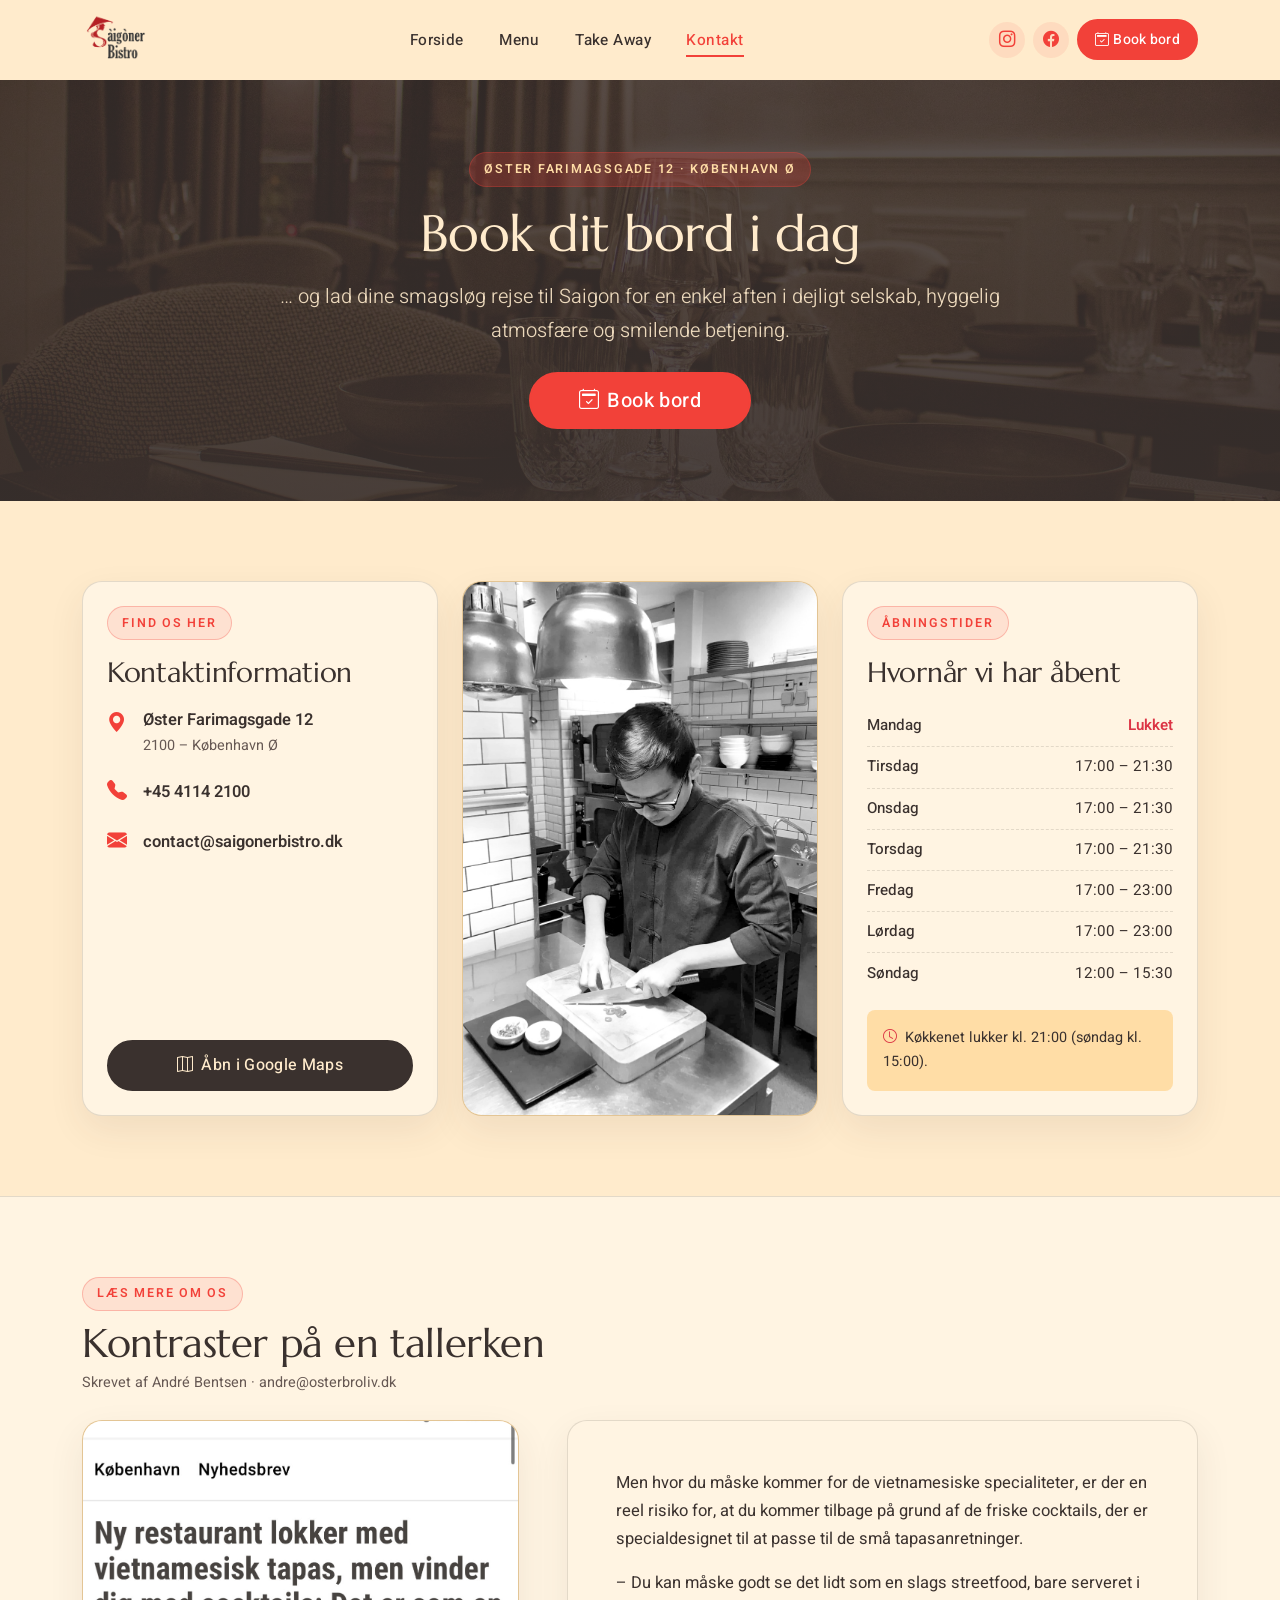
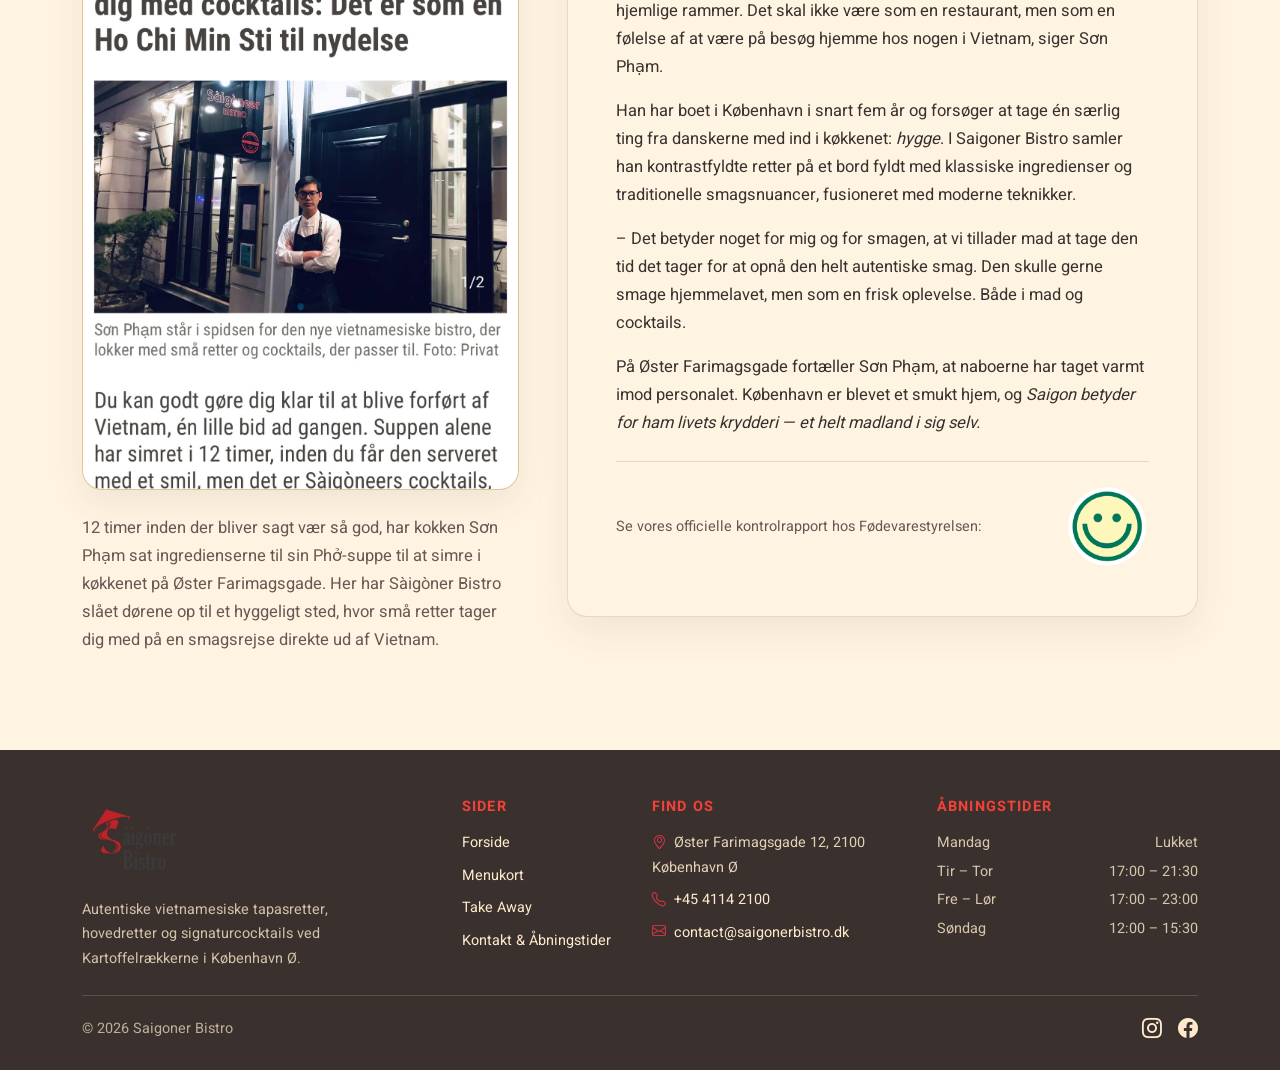
==== kontakt/index.html @ 37058fe4 "create template" ====
<!DOCTYPE html>
<html lang="da-DK">
<head>
    <meta charset="UTF-8">
    <meta name="viewport" content="width=device-width, initial-scale=1.0">
    <title>Kontakt — Saigoner Bistro</title>

    <link rel="icon" href="../images/brand/favicon-32.jpg" sizes="32x32">
    <link rel="icon" href="../images/brand/favicon-192.jpg" sizes="192x192">
    <link rel="apple-touch-icon" href="../images/brand/favicon-192.jpg">

    <link href="https://cdn.jsdelivr.net/npm/bootstrap@5.3.3/dist/css/bootstrap.min.css" rel="stylesheet">
    <link href="https://cdn.jsdelivr.net/npm/bootstrap-icons@1.11.3/font/bootstrap-icons.min.css" rel="stylesheet">
    <link href="../css/saigoner.css" rel="stylesheet">
    </head>
<body class="d-flex flex-column min-vh-100">
    <header class="sticky-top">
    <nav class="navbar navbar-expand-lg sb-navbar" aria-label="Hovednavigation">
        <div class="container">
            <a class="navbar-brand d-flex align-items-center py-0" href="../index.html" aria-label="Saigoner Bistro">
                <img src="../images/brand/logo-header.png" alt="Saigoner Bistro" class="sb-brand-logo">
            </a>

            <div class="d-flex align-items-center gap-2 order-lg-3">
                <a href="https://www.instagram.com/@saigonerbistro" target="_blank" rel="noopener noreferrer"
                   class="sb-social-btn d-none d-sm-inline-flex" aria-label="Instagram">
                    <i class="bi bi-instagram"></i>
                </a>
                <a href="https://www.facebook.com/profile.php?id=61554125473344" target="_blank" rel="noopener noreferrer"
                   class="sb-social-btn d-none d-sm-inline-flex" aria-label="Facebook">
                    <i class="bi bi-facebook"></i>
                </a>
                <a href="https://live.tebi.co/ecom/reservations/662376_9d857a9c17abefe701308232e953c8c048909cb44379c7cc7f8ed5cdf0fb355d"
                   target="_blank" rel="noopener noreferrer" class="btn btn-sb-coral btn-sm px-3 py-2 d-none d-md-inline-flex align-items-center gap-1">
                    <i class="bi bi-calendar2-check"></i> Book bord
                </a>

                <button class="navbar-toggler border-0 shadow-none ms-1" type="button"
                        data-bs-toggle="offcanvas" data-bs-target="#sbMobileNav"
                        aria-controls="sbMobileNav" aria-label="Åbn menu">
                    <i class="bi bi-list fs-2" style="color: var(--sb-secondary);"></i>
                </button>
            </div>

            <div class="collapse navbar-collapse justify-content-center order-lg-2" id="sbDesktopNav">
                <ul class="navbar-nav gap-lg-2">
                    <li class="nav-item">
                        <a class="nav-link sb-nav-link " href="../index.html">Forside</a>
                    </li>
                    <li class="nav-item">
                        <a class="nav-link sb-nav-link " href="../menu/index.html">Menu</a>
                    </li>
                    <li class="nav-item">
                        <a class="nav-link sb-nav-link " href="../take-away/index.html">Take Away</a>
                    </li>
                    <li class="nav-item">
                        <a class="nav-link sb-nav-link active" href="../kontakt/index.html">Kontakt</a>
                    </li>
                </ul>
            </div>
        </div>
    </nav>

    <!-- Mobile Offcanvas Drawer -->
    <div class="offcanvas offcanvas-end" tabindex="-1" id="sbMobileNav" aria-labelledby="sbMobileNavLabel"
         style="background-color: var(--sb-bg); color: var(--sb-secondary);">
        <div class="offcanvas-header border-bottom" style="border-color: var(--sb-border) !important;">
            <div class="d-flex align-items-center" id="sbMobileNavLabel">
                <img src="../images/brand/logo-header.png" alt="Saigoner Bistro" style="height: 42px;">
            </div>
            <button type="button" class="btn-close shadow-none" data-bs-dismiss="offcanvas" aria-label="Luk menu"></button>
        </div>
        <div class="offcanvas-body d-flex flex-column justify-content-between py-4">
            <ul class="navbar-nav gap-2 fs-5">
                <li class="nav-item">
                    <a class="nav-link sb-nav-link " href="../index.html">Forside</a>
                </li>
                <li class="nav-item">
                    <a class="nav-link sb-nav-link " href="../menu/index.html">Menu</a>
                </li>
                <li class="nav-item">
                    <a class="nav-link sb-nav-link " href="../take-away/index.html">Take Away</a>
                </li>
                <li class="nav-item">
                    <a class="nav-link sb-nav-link active" href="../kontakt/index.html">Kontakt</a>
                </li>
            </ul>

            <div class="pt-4 border-top" style="border-color: var(--sb-border) !important;">
                <a href="https://live.tebi.co/ecom/reservations/662376_9d857a9c17abefe701308232e953c8c048909cb44379c7cc7f8ed5cdf0fb355d"
                   target="_blank" rel="noopener noreferrer" class="btn btn-sb-coral w-100 mb-3">
                    <i class="bi bi-calendar2-check me-1"></i> Book bord
                </a>
                <div class="small text-muted mb-2" style="color: var(--sb-ink-muted) !important;">
                    <i class="bi bi-geo-alt text-danger me-1"></i> Øster Farimagsgade 12, 2100 København Ø<br>
                    <i class="bi bi-telephone text-danger me-1"></i> +45 4114 2100
                </div>
                <div class="d-flex gap-2 mt-3">
                    <a href="https://www.instagram.com/@saigonerbistro" target="_blank" rel="noopener noreferrer" class="sb-social-btn" aria-label="Instagram">
                        <i class="bi bi-instagram"></i>
                    </a>
                    <a href="https://www.facebook.com/profile.php?id=61554125473344" target="_blank" rel="noopener noreferrer" class="sb-social-btn" aria-label="Facebook">
                        <i class="bi bi-facebook"></i>
                    </a>
                </div>
            </div>
        </div>
    </div>
</header>


    <main class="flex-grow-1">
            <!-- Cover Hero -->
    <section class="sb-page-hero">
        <img src="../images/gallery/bistro-cover.jpg" alt="Book dit bord hos Saigoner Bistro" class="sb-page-hero-bg">
        <div class="sb-page-hero-overlay"></div>
        <div class="container sb-page-hero-content text-center">
            <div class="mx-auto reveal-up" style="max-width: 720px;">
                <span class="sb-eyebrow mb-3" style="background-color: rgba(242,65,57,0.24); color: #ffdda6;">
                    Øster Farimagsgade 12 · København Ø
                </span>
                <h1 class="mb-3">Book dit bord i dag</h1>
                <p class="lead mb-4" style="color: rgba(255, 235, 204, 0.9);">
                    … og lad dine smagsløg rejse til Saigon for en enkel aften i dejligt selskab, hyggelig atmosfære og smilende betjening.
                </p>
                <a href="https://live.tebi.co/ecom/reservations/662376_9d857a9c17abefe701308232e953c8c048909cb44379c7cc7f8ed5cdf0fb355d"
                   target="_blank" rel="noopener noreferrer" class="btn btn-sb-coral btn-lg px-5">
                    <i class="bi bi-calendar2-check me-2"></i>Book bord
                </a>
            </div>
        </div>
    </section>

    <!-- Contact Details, Portrait & Opening Hours -->
    <section class="sb-section">
        <div class="container">
            <div class="row g-4 align-items-stretch">
                <div class="col-lg-4 reveal-up">
                    <div class="sb-card p-4 h-100 d-flex flex-column justify-content-between">
                        <div>
                            <span class="sb-eyebrow mb-3">Find os her</span>
                            <h3 class="mb-3">Kontaktinformation</h3>
                            <ul class="list-unstyled d-grid gap-3 mb-4">
                                <li class="d-flex gap-3 align-items-start">
                                    <i class="bi bi-geo-alt-fill fs-5" style="color: var(--sb-primary);"></i>
                                    <div>
                                        <div class="fw-semibold">Øster Farimagsgade 12</div>
                                        <div class="small" style="color: var(--sb-ink-muted);">2100 – København Ø</div>
                                    </div>
                                </li>
                                <li class="d-flex gap-3 align-items-center">
                                    <i class="bi bi-telephone-fill fs-5" style="color: var(--sb-primary);"></i>
                                    <a href="tel:+4541142100" class="fw-semibold text-decoration-none">+45 4114 2100</a>
                                </li>
                                <li class="d-flex gap-3 align-items-center">
                                    <i class="bi bi-envelope-fill fs-5" style="color: var(--sb-primary);"></i>
                                    <a href="mailto:contact@saigonerbistro.dk" class="fw-semibold text-decoration-none">contact@saigonerbistro.dk</a>
                                </li>
                            </ul>
                        </div>

                        <a href="https://www.google.com/maps/place/Sàigòner+Bistro/@55.6900826,12.5726586,17z/data=!3m1!4b1!4m16!1m9!4m8!1m0!1m6!1m2!1s0x4652537654a91f49:0x5698a485f201ae26!2sØster+Farimagsgade+12,+2100+København!2m2!1d12.5752335!2d55.6900826!3m5!1s0x4652537654a91f49:0x5698a485f201ae26!8m2!3d55.6900826!4d12.5752335!16s%2Fg%2F11lcq1kf8p?entry=ttu"
                           target="_blank" rel="noopener noreferrer" class="btn btn-sb-primary w-100">
                            <i class="bi bi-map me-2"></i>Åbn i Google Maps
                        </a>
                    </div>
                </div>

                <div class="col-lg-4 reveal-up">
                    <div class="sb-photo-tile h-100" style="min-height: 320px;"
                         data-lightbox-src="../images/gallery/bao-portrait-1.jpg"
                         data-lightbox-caption="Saigoner Bistro — Vores køkken i København Ø">
                        <img src="../images/gallery/bao-portrait-1.jpg" alt="Saigoner Bistro" loading="lazy">
                        <div class="sb-photo-tile-overlay">
                            <span class="small fw-medium">Se billede</span>
                            <i class="bi bi-arrows-fullscreen"></i>
                        </div>
                    </div>
                </div>

                <div class="col-lg-4 reveal-up">
                    <div class="sb-card p-4 h-100 d-flex flex-column justify-content-between">
                        <div>
                            <span class="sb-eyebrow mb-3">Åbningstider</span>
                            <h3 class="mb-3">Hvornår vi har åbent</h3>
                            <ul class="list-unstyled sb-hours-list mb-3">
                                <li><span class="fw-medium">Mandag</span><span class="text-danger fw-semibold">Lukket</span></li>
                                <li><span class="fw-medium">Tirsdag</span><span>17:00 – 21:30</span></li>
                                <li><span class="fw-medium">Onsdag</span><span>17:00 – 21:30</span></li>
                                <li><span class="fw-medium">Torsdag</span><span>17:00 – 21:30</span></li>
                                <li><span class="fw-medium">Fredag</span><span>17:00 – 23:00</span></li>
                                <li><span class="fw-medium">Lørdag</span><span>17:00 – 23:00</span></li>
                                <li><span class="fw-medium">Søndag</span><span>12:00 – 15:30</span></li>
                            </ul>
                        </div>
                        <div class="p-3 rounded-3 small" style="background-color: var(--sb-tertiary);">
                            <i class="bi bi-clock me-1 text-danger"></i>
                            Køkkenet lukker kl. 21:00 (søndag kl. 15:00).
                        </div>
                    </div>
                </div>
            </div>
        </div>
    </section>

    <!-- Editorial Feature Article -->
    <section class="sb-section sb-section-soft border-top" style="border-color: var(--sb-border) !important;">
        <div class="container">
            <div class="mb-4 reveal-up">
                <span class="sb-eyebrow mb-2">Læs mere om os</span>
                <h2 class="display-6 mb-1">Kontraster på en tallerken</h2>
                <p class="small mb-0" style="color: var(--sb-ink-muted);">Skrevet af André Bentsen · andre@osterbroliv.dk</p>
            </div>

            <div class="row g-5 align-items-start">
                <div class="col-lg-5 reveal-up">
                    <div class="sb-photo-tile mb-4" style="aspect-ratio: 3/4.6;"
                         data-lightbox-src="../images/gallery/bao-portrait-2.jpg"
                         data-lightbox-caption="Kok Sơn Phạm i køkkenet hos Saigoner Bistro">
                        <img src="../images/gallery/bao-portrait-2.jpg" alt="Kok Sơn Phạm" loading="lazy">
                        <div class="sb-photo-tile-overlay">
                            <span class="small fw-medium">Kok Sơn Phạm</span>
                            <i class="bi bi-arrows-fullscreen"></i>
                        </div>
                    </div>
                    <p style="color: var(--sb-ink-muted);">
                        12 timer inden der bliver sagt vær så god, har kokken Sơn Phạm sat ingredienserne til sin Phở-suppe til at simre i køkkenet på Øster Farimagsgade. Her har Sàigòner Bistro slået dørene op til et hyggeligt sted, hvor små retter tager dig med på en smagsrejse direkte ud af Vietnam.
                    </p>
                </div>

                <div class="col-lg-7 reveal-up">
                    <div class="sb-card p-4 p-md-5">
                        <p>
                            Men hvor du måske kommer for de vietnamesiske specialiteter, er der en reel risiko for, at du kommer tilbage på grund af de friske cocktails, der er specialdesignet til at passe til de små tapasanretninger.
                        </p>
                        <p>
                            – Du kan måske godt se det lidt som en slags streetfood, bare serveret i hjemlige rammer. Det skal ikke være som en restaurant, men som en følelse af at være på besøg hjemme hos nogen i Vietnam, siger Sơn Phạm.
                        </p>
                        <p>
                            Han har boet i København i snart fem år og forsøger at tage én særlig ting fra danskerne med ind i køkkenet: <em>hygge</em>. I Saigoner Bistro samler han kontrastfyldte retter på et bord fyldt med klassiske ingredienser og traditionelle smagsnuancer, fusioneret med moderne teknikker.
                        </p>
                        <p>
                            – Det betyder noget for mig og for smagen, at vi tillader mad at tage den tid det tager for at opnå den helt autentiske smag. Den skulle gerne smage hjemmelavet, men som en frisk oplevelse. Både i mad og cocktails.
                        </p>
                        <p class="mb-4">
                            På Øster Farimagsgade fortæller Sơn Phạm, at naboerne har taget varmt imod personalet. København er blevet et smukt hjem, og <em>Saigon betyder for ham livets krydderi — et helt madland i sig selv.</em>
                        </p>

                        <div class="pt-4 border-top d-flex flex-column flex-sm-row align-items-center justify-content-between gap-3"
                             style="border-color: var(--sb-border) !important;">
                            <div class="small" style="color: var(--sb-ink-muted);">
                                Se vores officielle kontrolrapport hos Fødevarestyrelsen:
                            </div>
                            <a href="https://www.findsmiley.dk/Sider/KontrolRapport.aspx?Virk6086461"
                               target="_blank" rel="noopener noreferrer" title="FindSmiley Kontrolrapport">
                                <img src="../images/brand/smiley-kontrol.png" alt="Fødevarestyrelsen Kontrolrapport"
                                     style="height: 82px; width: auto; border-radius: 0.5rem;">
                            </a>
                        </div>
                    </div>
                </div>
            </div>
        </div>
    </section>
    </main>

    <footer class="sb-footer pt-5 pb-4 mt-auto">
    <div class="container">
        <div class="row g-4 align-items-start pb-4">
            <div class="col-lg-4 text-center text-lg-start">
                <div class="d-inline-flex flex-column align-items-center align-items-lg-start">
                    <img src="../images/brand/logo-footer.png" alt="Saigoner Bistro Logo" class="mb-3"
                        style="height: 84px; width: auto; filter: brightness(1.06);">
                    <p class="small mb-0" style="max-width: 300px; color: rgba(255, 235, 204, 0.78);">
                        Autentiske vietnamesiske tapasretter, hovedretter og signaturcocktails ved Kartoffelrækkerne i
                        København Ø.
                    </p>
                </div>
            </div>

            <div class="col-6 col-md-4 col-lg-2">
                <h6 class="text-uppercase small fw-bold mb-3" style="color: var(--sb-primary); letter-spacing: 0.08em;">
                    Sider</h6>
                <ul class="list-unstyled d-grid gap-2 small mb-0">
                    <li><a href="../index.html">Forside</a></li>
                    <li><a href="../menu/index.html">Menukort</a></li>
                    <li><a href="../take-away/index.html">Take Away</a></li>
                    <li><a href="../kontakt/index.html">Kontakt &amp; Åbningstider</a></li>
                </ul>
            </div>

            <div class="col-6 col-md-4 col-lg-3">
                <h6 class="text-uppercase small fw-bold mb-3" style="color: var(--sb-primary); letter-spacing: 0.08em;">
                    Find os</h6>
                <ul class="list-unstyled d-grid gap-2 small mb-0">
                    <li><i class="bi bi-geo-alt me-2 text-danger"></i>Øster Farimagsgade 12, 2100 København Ø</li>
                    <li><i class="bi bi-telephone me-2 text-danger"></i><a href="tel:+4541142100">+45 4114 2100</a></li>
                    <li><i class="bi bi-envelope me-2 text-danger"></i><a
                            href="mailto:contact@saigonerbistro.dk">contact@saigonerbistro.dk</a></li>
                </ul>
            </div>

            <div class="col-md-4 col-lg-3">
                <h6 class="text-uppercase small fw-bold mb-3" style="color: var(--sb-primary); letter-spacing: 0.08em;">
                    Åbningstider</h6>
                <div class="small d-grid gap-1" style="color: rgba(255, 235, 204, 0.8);">
                    <div class="d-flex justify-content-between"><span>Mandag</span><span>Lukket</span></div>
                    <div class="d-flex justify-content-between"><span>Tir – Tor</span><span>17:00 – 21:30</span></div>
                    <div class="d-flex justify-content-between"><span>Fre – Lør</span><span>17:00 – 23:00</span></div>
                    <div class="d-flex justify-content-between"><span>Søndag</span><span>12:00 – 15:30</span></div>
                </div>
            </div>
        </div>

        <div class="d-flex flex-column flex-sm-row justify-content-between align-items-center pt-3 border-top"
            style="border-color: rgba(255, 235, 204, 0.16) !important;">
            <p class="small mb-2 mb-sm-0" style="color: rgba(255, 235, 204, 0.68);">
                &copy; 2026 Saigoner Bistro
            </p>
            <div class="d-flex align-items-center gap-3">
                <a href="https://www.instagram.com/@saigonerbistro" target="_blank" rel="noopener noreferrer"
                    aria-label="Instagram" class="fs-5">
                    <i class="bi bi-instagram"></i>
                </a>
                <a href="https://www.facebook.com/profile.php?id=61554125473344" target="_blank"
                    rel="noopener noreferrer" aria-label="Facebook" class="fs-5">
                    <i class="bi bi-facebook"></i>
                </a>
            </div>
        </div>
    </div>
</footer>
    <div class="modal fade" id="sbLightboxModal" tabindex="-1" aria-hidden="true">
    <div class="modal-dialog modal-dialog-centered modal-xl">
        <div class="modal-content border-0 bg-transparent">
            <div class="modal-body p-0 position-relative text-center">
                <button type="button"
                        class="btn btn-dark rounded-circle position-absolute top-0 end-0 m-3 z-3"
                        data-bs-dismiss="modal" aria-label="Luk"
                        style="width: 42px; height: 42px; background-color: rgba(58,49,46,0.9); border-color: rgba(255,235,204,0.3);">
                    <i class="bi bi-x-lg text-white"></i>
                </button>

                <button type="button" id="sbLightboxPrev"
                        class="btn btn-dark rounded-circle position-absolute top-50 start-0 translate-middle-y ms-2 ms-md-3 z-3"
                        aria-label="Forrige"
                        style="width: 44px; height: 44px; background-color: rgba(58,49,46,0.85); border-color: rgba(255,235,204,0.3);">
                    <i class="bi bi-chevron-left text-white"></i>
                </button>

                <img id="sbLightboxImage" src="" alt="Saigoner Bistro"
                     class="img-fluid rounded-4 shadow-lg"
                     style="max-height: 85vh; object-fit: contain; background: var(--sb-secondary);">

                <button type="button" id="sbLightboxNext"
                        class="btn btn-dark rounded-circle position-absolute top-50 end-0 translate-middle-y me-2 me-md-3 z-3"
                        aria-label="Næste"
                        style="width: 44px; height: 44px; background-color: rgba(58,49,46,0.85); border-color: rgba(255,235,204,0.3);">
                    <i class="bi bi-chevron-right text-white"></i>
                </button>

                <p id="sbLightboxCaption" class="small mt-2 mb-0 text-light"></p>
            </div>
        </div>
    </div>
</div>


    <script src="https://cdn.jsdelivr.net/npm/bootstrap@5.3.3/dist/js/bootstrap.bundle.min.js"></script>
    <script src="../js/saigoner.js"></script>
    </body>
</html>
---- css/saigoner.css ----
@font-face {
    font-family: 'Heebo';
    font-style: normal;
    font-weight: 100 900;
    font-display: swap;
    src: url('../fonts/heebo-variable-wght.woff2') format('woff2');
}

@font-face {
    font-family: 'Marcellus';
    font-style: normal;
    font-weight: 400;
    font-display: swap;
    src: url('../fonts/marcellus_wght.woff2') format('woff2');
}

:root {
    /* Exact brand colors preserved from original site */
    --sb-bg: #ffebcc;
    --sb-bg-soft: #fff4e2;
    --sb-tertiary: #ffdda6;
    --sb-primary: #f24139;
    --sb-primary-dark: #d4322b;
    --sb-secondary: #3a312e;
    --sb-ink-muted: #665853;
    --sb-border: rgba(58, 49, 46, 0.14);
    --sb-border-accent: rgba(242, 65, 57, 0.28);

    --sb-font-sans: 'Heebo', system-ui, -apple-system, sans-serif;
    --sb-font-serif: 'Marcellus', Georgia, serif;

    --sb-radius-sm: 0.75rem;
    --sb-radius-md: 1.25rem;
    --sb-radius-lg: 1.75rem;
    --sb-shadow-soft: 0 14px 36px rgba(58, 49, 46, 0.08);
    --sb-shadow-card: 0 20px 48px rgba(58, 49, 46, 0.11);
}

html {
    scroll-behavior: smooth;
}

body {
    background-color: var(--sb-bg);
    color: var(--sb-secondary);
    font-family: var(--sb-font-sans);
    font-size: 1.03rem;
    line-height: 1.7;
    overflow-x: hidden;
    -webkit-font-smoothing: antialiased;
}

h1, h2, h3, h4, .font-serif {
    font-family: var(--sb-font-serif);
    color: var(--sb-secondary);
    letter-spacing: -0.01em;
}

a {
    color: var(--sb-secondary);
    transition: color 0.22s ease, background-color 0.22s ease, border-color 0.22s ease, transform 0.22s ease;
}

/* Navbar */
.sb-navbar {
    background-color: rgba(255, 235, 204, 0.88);
    backdrop-filter: blur(12px);
    -webkit-backdrop-filter: blur(12px);
    border-bottom: 1px solid transparent;
    transition: background-color 0.25s ease, border-color 0.25s ease, box-shadow 0.25s ease, padding 0.25s ease;
    padding-top: 0.85rem;
    padding-bottom: 0.85rem;
}

.sb-navbar.is-scrolled {
    background-color: rgba(255, 235, 204, 0.96);
    border-bottom-color: var(--sb-border);
    box-shadow: 0 8px 28px rgba(58, 49, 46, 0.07);
    padding-top: 0.6rem;
    padding-bottom: 0.6rem;
}

.sb-brand-logo {
    height: 52px;
    width: auto;
    object-fit: contain;
    transition: transform 0.25s ease;
}

.navbar-brand:hover .sb-brand-logo {
    transform: scale(1.03);
}

.sb-brand-title {
    font-family: var(--sb-font-serif);
    font-size: 1.15rem;
    letter-spacing: 0.12em;
    text-transform: uppercase;
    color: var(--sb-secondary);
}

.sb-nav-link {
    position: relative;
    font-weight: 500;
    font-size: 0.96rem;
    letter-spacing: 0.03em;
    color: var(--sb-secondary) !important;
    padding: 0.45rem 0.85rem !important;
}

.sb-nav-link::after {
    content: '';
    position: absolute;
    left: 0.85rem;
    right: 0.85rem;
    bottom: 0.2rem;
    height: 2px;
    background-color: var(--sb-primary);
    transform: scaleX(0);
    transform-origin: center;
    transition: transform 0.25s ease;
}

.sb-nav-link:hover::after,
.sb-nav-link.active::after {
    transform: scaleX(1);
}

.sb-nav-link.active {
    color: var(--sb-primary) !important;
}

.sb-social-btn {
    width: 36px;
    height: 36px;
    border-radius: 50%;
    display: inline-flex;
    align-items: center;
    justify-content: center;
    color: var(--sb-primary);
    background-color: rgba(242, 65, 57, 0.09);
    text-decoration: none;
}

.sb-social-btn:hover {
    background-color: var(--sb-primary);
    color: var(--sb-bg);
    transform: translateY(-2px);
}

/* Buttons */
.btn,
.btn:hover,
.btn:focus,
.btn:active,
.sb-social-btn,
.sb-carousel-arrow {
    box-shadow: none !important;
}

.btn-sb-primary {
    background-color: var(--sb-secondary);
    color: var(--sb-bg);
    border: 2px solid var(--sb-secondary);
    border-radius: 999px;
    padding: 0.72rem 1.75rem;
    font-weight: 500;
    letter-spacing: 0.02em;
}

.btn-sb-primary:hover,
.btn-sb-primary:focus {
    background-color: var(--sb-primary);
    border-color: var(--sb-primary);
    color: #fff;
    transform: translateY(-2px);
}

.btn-sb-coral {
    background-color: var(--sb-primary);
    color: #fff;
    border: 2px solid var(--sb-primary);
    border-radius: 999px;
    padding: 0.72rem 1.75rem;
    font-weight: 500;
    letter-spacing: 0.02em;
}

.btn-sb-coral:hover,
.btn-sb-coral:focus {
    background-color: var(--sb-primary-dark);
    border-color: var(--sb-primary-dark);
    color: #fff;
    transform: translateY(-2px);
}

.btn-sb-outline {
    background-color: transparent;
    color: var(--sb-secondary);
    border: 2px solid var(--sb-secondary);
    border-radius: 999px;
    padding: 0.72rem 1.75rem;
    font-weight: 500;
}

.btn-sb-outline:hover,
.btn-sb-outline:focus {
    background-color: var(--sb-secondary);
    color: var(--sb-bg);
    transform: translateY(-2px);
}

.btn-sb-outline-light {
    background-color: transparent;
    color: var(--sb-bg);
    border: 2px solid rgba(255, 235, 204, 0.75);
    border-radius: 999px;
    padding: 0.72rem 1.75rem;
    font-weight: 500;
}

.btn-sb-outline-light:hover {
    background-color: var(--sb-bg);
    border-color: var(--sb-bg);
    color: var(--sb-secondary);
    transform: translateY(-2px);
}

/* Badges & Section Labels */
.sb-eyebrow {
    display: inline-flex;
    align-items: center;
    gap: 0.5rem;
    font-size: 0.78rem;
    font-weight: 600;
    letter-spacing: 0.14em;
    text-transform: uppercase;
    color: var(--sb-primary);
    background-color: rgba(242, 65, 57, 0.1);
    border: 1px solid var(--sb-border-accent);
    padding: 0.35rem 0.9rem;
    border-radius: 999px;
}

.sb-divider {
    width: 64px;
    height: 3px;
    background: linear-gradient(90deg, var(--sb-primary), rgba(242, 65, 57, 0.25));
    border-radius: 999px;
}

/* Surfaces */
.sb-section {
    padding: 5rem 0;
}

.sb-section-alt {
    background-color: var(--sb-tertiary);
}

.sb-section-soft {
    background-color: var(--sb-bg-soft);
}

.sb-section-dark {
    background-color: var(--sb-secondary);
    color: var(--sb-bg);
}

.sb-section-dark h1,
.sb-section-dark h2,
.sb-section-dark h3,
.sb-section-dark h4 {
    color: var(--sb-bg);
}

.sb-card {
    background-color: var(--sb-bg-soft);
    border: 1px solid var(--sb-border);
    border-radius: var(--sb-radius-md);
    box-shadow: var(--sb-shadow-soft);
    transition: transform 0.28s ease, box-shadow 0.28s ease;
}

.sb-card:hover {
    transform: translateY(-4px);
    box-shadow: var(--sb-shadow-card);
}

/* Hero Section */
.sb-hero {
    padding: 3.5rem 0 4.5rem;
    position: relative;
}

.sb-hero-title {
    font-size: clamp(2.2rem, 3.8vw, 3.65rem);
    line-height: 1.12;
}

.sb-hero-frame {
    position: relative;
    border-radius: 220px 220px var(--sb-radius-lg) var(--sb-radius-lg);
    overflow: hidden;
    box-shadow: var(--sb-shadow-card);
    border: 6px solid var(--sb-bg-soft);
    background-color: var(--sb-tertiary);
}

.sb-hero-frame img {
    width: 100%;
    aspect-ratio: 4 / 4.4;
    object-fit: cover;
    display: block;
    transition: transform 0.6s ease;
}

.sb-hero-frame:hover img {
    transform: scale(1.03);
}

.sb-hero-float-badge {
    position: absolute;
    bottom: 1.25rem;
    left: 1.25rem;
    right: 1.25rem;
    background: rgba(58, 49, 46, 0.88);
    backdrop-filter: blur(8px);
    color: var(--sb-bg);
    border-radius: var(--sb-radius-sm);
    padding: 0.85rem 1.1rem;
    border: 1px solid rgba(255, 235, 204, 0.18);
}

/* Page Cover Banner (Menu, Take Away, Contact) */
.sb-page-hero {
    position: relative;
    min-height: 46vh;
    display: flex;
    align-items: center;
    overflow: hidden;
    background-color: var(--sb-secondary);
}

.sb-page-hero-bg {
    position: absolute;
    inset: 0;
    width: 100%;
    height: 100%;
    object-fit: cover;
    opacity: 0.42;
    transform: scale(1.02);
}

.sb-page-hero-overlay {
    position: absolute;
    inset: 0;
    background: linear-gradient(180deg, rgba(58, 49, 46, 0.62) 0%, rgba(58, 49, 46, 0.82) 100%);
}

.sb-page-hero-content {
    position: relative;
    z-index: 2;
    color: var(--sb-bg);
    padding: 4.5rem 0;
}

.sb-page-hero-content h1 {
    color: var(--sb-bg);
    font-size: clamp(2.1rem, 4vw, 3.4rem);
}

/* Gallery & Menu Cards */
.sb-photo-tile {
    position: relative;
    border-radius: var(--sb-radius-md);
    overflow: hidden;
    background-color: var(--sb-tertiary);
    border: 1px solid var(--sb-border);
    box-shadow: var(--sb-shadow-soft);
    cursor: pointer;
}

.sb-photo-tile img {
    width: 100%;
    height: 100%;
    object-fit: cover;
    display: block;
    transition: transform 0.5s ease;
}

.sb-photo-tile:hover img {
    transform: scale(1.06);
}

.sb-photo-tile-overlay {
    position: absolute;
    inset: 0;
    background: linear-gradient(to top, rgba(58, 49, 46, 0.65), transparent 55%);
    opacity: 0;
    display: flex;
    align-items: flex-end;
    justify-content: space-between;
    padding: 1rem;
    color: var(--sb-bg);
    transition: opacity 0.28s ease;
}

.sb-photo-tile:hover .sb-photo-tile-overlay {
    opacity: 1;
}

.sb-menu-sheet {
    position: relative;
    border-radius: var(--sb-radius-md);
    overflow: hidden;
    background-color: #fff;
    border: 1px solid var(--sb-border);
    box-shadow: var(--sb-shadow-card);
    cursor: zoom-in;
    transition: transform 0.3s ease, box-shadow 0.3s ease;
}

.sb-menu-sheet:hover {
    transform: translateY(-5px);
    box-shadow: 0 26px 52px rgba(58, 49, 46, 0.16);
}

.sb-menu-sheet img {
    width: 100%;
    height: auto;
    display: block;
}

.sb-menu-sheet-tag {
    position: absolute;
    top: 0.9rem;
    right: 0.9rem;
    background: rgba(58, 49, 46, 0.85);
    color: var(--sb-bg);
    font-size: 0.78rem;
    padding: 0.32rem 0.7rem;
    border-radius: 999px;
    backdrop-filter: blur(6px);
}

/* Trait cards */
.sb-trait-card {
    background-color: rgba(255, 235, 204, 0.08);
    border: 1px solid rgba(255, 235, 204, 0.16);
    border-radius: var(--sb-radius-sm);
    padding: 1.15rem 1.25rem;
    height: 100%;
    transition: background-color 0.25s ease, transform 0.25s ease;
}

.sb-trait-card:hover {
    background-color: rgba(255, 235, 204, 0.14);
    transform: translateY(-2px);
}

.sb-trait-icon {
    color: var(--sb-primary);
    font-size: 1.25rem;
}

/* Quote card */
.sb-quote-card {
    background-color: var(--sb-bg-soft);
    border: 1px solid var(--sb-border);
    border-left: 4px solid var(--sb-primary);
    border-radius: var(--sb-radius-md);
    box-shadow: none;
}

/* Review Carousel Controls */
.sb-carousel-arrow {
    width: 46px;
    height: 46px;
    border-radius: 50%;
    border: 2px solid var(--sb-secondary);
    background-color: var(--sb-bg-soft);
    color: var(--sb-secondary);
    display: inline-flex;
    align-items: center;
    justify-content: center;
    font-size: 1.15rem;
    cursor: pointer;
    transition: background-color 0.22s ease, border-color 0.22s ease, color 0.22s ease, transform 0.22s ease;
}

.sb-carousel-arrow:hover {
    background-color: var(--sb-primary);
    border-color: var(--sb-primary);
    color: #fff;
    transform: translateY(-2px);
}

.sb-carousel-dots button {
    width: 10px;
    height: 10px;
    border-radius: 999px;
    border: 0;
    padding: 0;
    background-color: rgba(58, 49, 46, 0.24);
    transition: width 0.25s ease, background-color 0.25s ease;
}

.sb-carousel-dots button.active {
    width: 28px;
    background-color: var(--sb-primary);
}

/* Hours table */
.sb-hours-list li {
    display: flex;
    justify-content: space-between;
    padding: 0.45rem 0;
    border-bottom: 1px dashed var(--sb-border);
    font-size: 0.95rem;
}

.sb-hours-list li:last-child {
    border-bottom: 0;
}

/* Footer */
.sb-footer {
    background-color: var(--sb-secondary);
    color: rgba(255, 235, 204, 0.86);
}

.sb-footer a {
    color: var(--sb-bg);
    text-decoration: none;
}

.sb-footer a:hover {
    color: var(--sb-primary);
}

/* Reveal animation */
.reveal-up {
    opacity: 0;
    transform: translateY(22px);
    transition: opacity 0.65s cubic-bezier(0.22, 1, 0.36, 1), transform 0.65s cubic-bezier(0.22, 1, 0.36, 1);
}

.reveal-up.is-visible {
    opacity: 1;
    transform: translateY(0);
}

@media (prefers-reduced-motion: reduce) {
    html {
        scroll-behavior: auto;
    }
    .reveal-up {
        opacity: 1;
        transform: none;
        transition: none;
    }
}
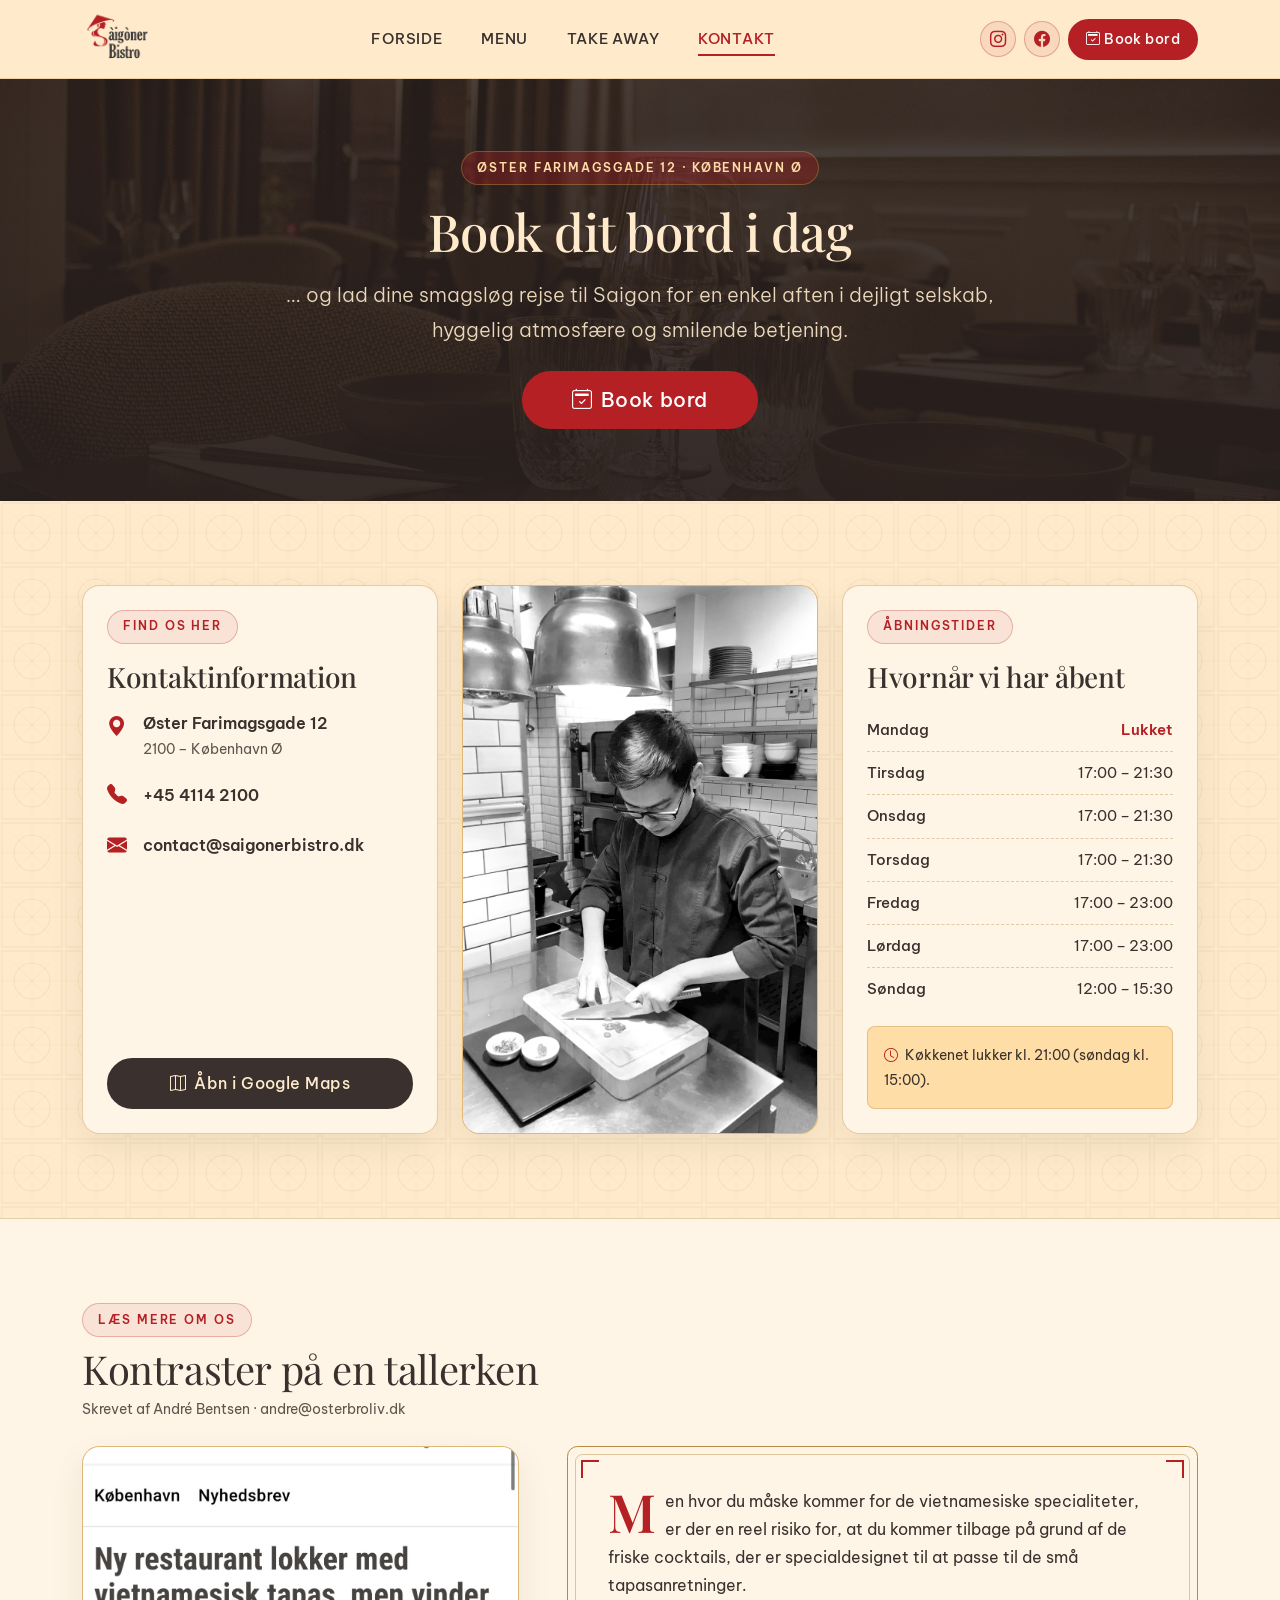
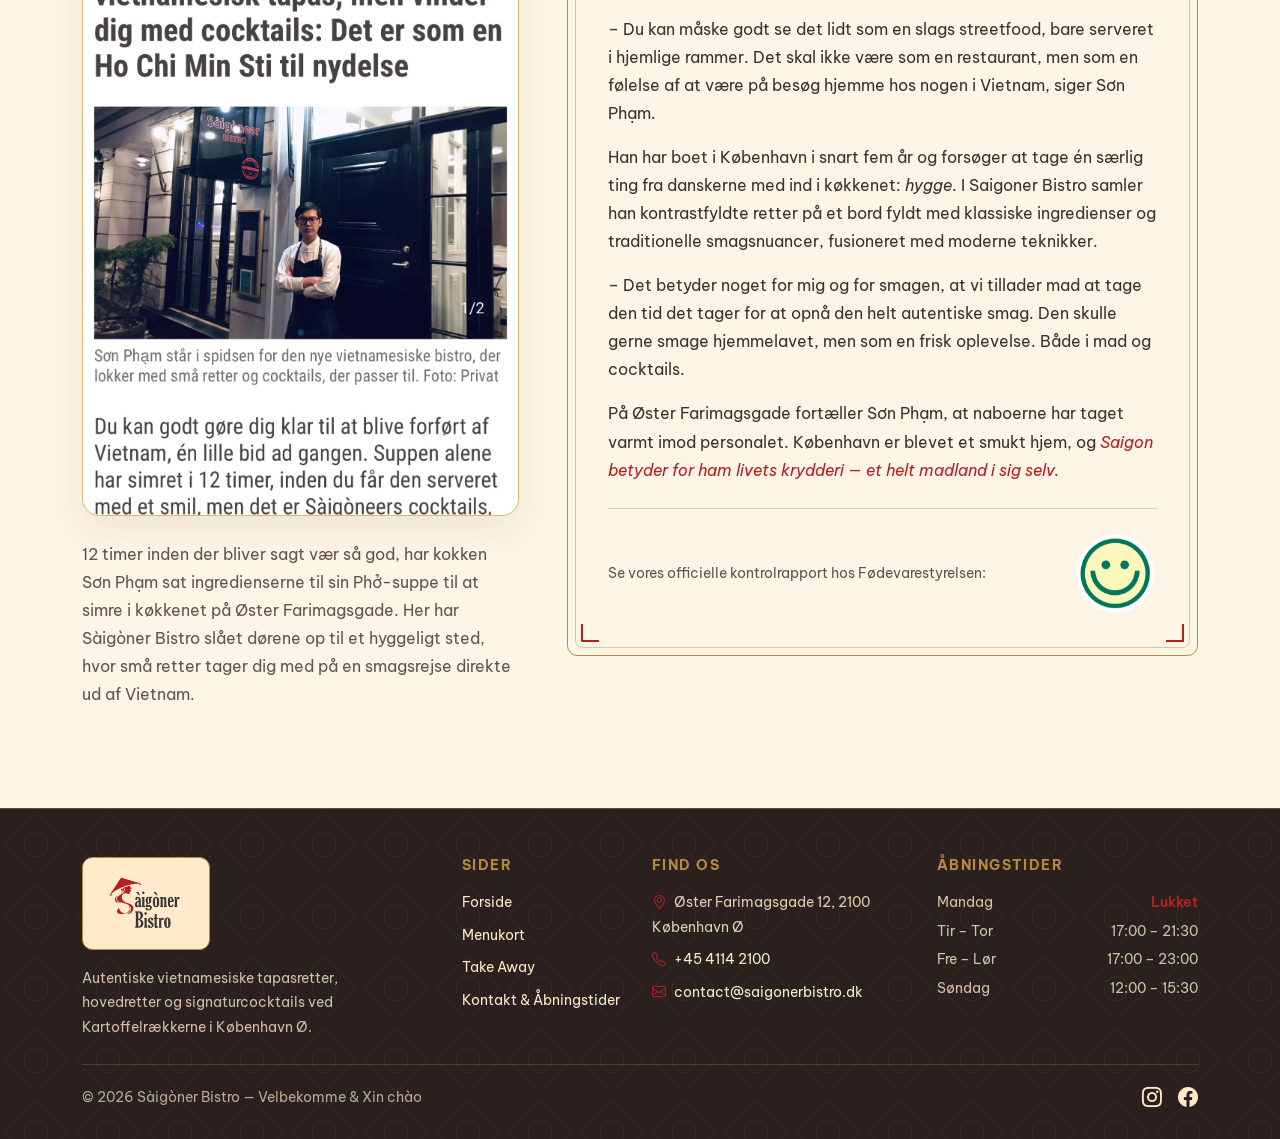
==== commit da347d16: "update template" ====
--- a/kontakt/index.html
+++ b/kontakt/index.html
@@ -9,6 +9,9 @@
     <link rel="icon" href="../images/brand/favicon-192.jpg" sizes="192x192">
     <link rel="apple-touch-icon" href="../images/brand/favicon-192.jpg">
 
+    <link rel="preconnect" href="https://fonts.googleapis.com">
+    <link rel="preconnect" href="https://fonts.gstatic.com" crossorigin>
+    <link href="https://fonts.googleapis.com/css2?family=Be+Vietnam+Pro:ital,wght@0,400;0,500;0,600;0,700;1,400&family=Playfair+Display:ital,wght@0,500;0,600;0,700;1,500&display=swap" rel="stylesheet">
     <link href="https://cdn.jsdelivr.net/npm/bootstrap@5.3.3/dist/css/bootstrap.min.css" rel="stylesheet">
     <link href="https://cdn.jsdelivr.net/npm/bootstrap-icons@1.11.3/font/bootstrap-icons.min.css" rel="stylesheet">
     <link href="../css/saigoner.css" rel="stylesheet">
@@ -64,9 +67,9 @@
     <!-- Mobile Offcanvas Drawer -->
     <div class="offcanvas offcanvas-end" tabindex="-1" id="sbMobileNav" aria-labelledby="sbMobileNavLabel"
          style="background-color: var(--sb-bg); color: var(--sb-secondary);">
-        <div class="offcanvas-header border-bottom" style="border-color: var(--sb-border) !important;">
+        <div class="offcanvas-header border-bottom" style="border-color: rgba(184, 137, 64, 0.35) !important;">
             <div class="d-flex align-items-center" id="sbMobileNavLabel">
-                <img src="../images/brand/logo-header.png" alt="Saigoner Bistro" style="height: 42px;">
+                <img src="../images/brand/logo-header.png" alt="Saigoner Bistro" style="height: 44px;">
             </div>
             <button type="button" class="btn-close shadow-none" data-bs-dismiss="offcanvas" aria-label="Luk menu"></button>
         </div>
@@ -86,14 +89,14 @@
                 </li>
             </ul>
 
-            <div class="pt-4 border-top" style="border-color: var(--sb-border) !important;">
+            <div class="pt-4 border-top" style="border-color: rgba(184, 137, 64, 0.35) !important;">
                 <a href="https://live.tebi.co/ecom/reservations/662376_9d857a9c17abefe701308232e953c8c048909cb44379c7cc7f8ed5cdf0fb355d"
                    target="_blank" rel="noopener noreferrer" class="btn btn-sb-coral w-100 mb-3">
                     <i class="bi bi-calendar2-check me-1"></i> Book bord
                 </a>
-                <div class="small text-muted mb-2" style="color: var(--sb-ink-muted) !important;">
-                    <i class="bi bi-geo-alt text-danger me-1"></i> Øster Farimagsgade 12, 2100 København Ø<br>
-                    <i class="bi bi-telephone text-danger me-1"></i> +45 4114 2100
+                <div class="small mb-2" style="color: var(--sb-ink-muted);">
+                    <i class="bi bi-geo-alt sb-text-crimson me-1"></i> Øster Farimagsgade 12, 2100 København Ø<br>
+                    <i class="bi bi-telephone sb-text-crimson me-1"></i> +45 4114 2100
                 </div>
                 <div class="d-flex gap-2 mt-3">
                     <a href="https://www.instagram.com/@saigonerbistro" target="_blank" rel="noopener noreferrer" class="sb-social-btn" aria-label="Instagram">
@@ -108,7 +111,6 @@
     </div>
 </header>
 
-
     <main class="flex-grow-1">
             <!-- Cover Hero -->
     <section class="sb-page-hero">
@@ -116,7 +118,7 @@
         <div class="sb-page-hero-overlay"></div>
         <div class="container sb-page-hero-content text-center">
             <div class="mx-auto reveal-up" style="max-width: 720px;">
-                <span class="sb-eyebrow mb-3" style="background-color: rgba(242,65,57,0.24); color: #ffdda6;">
+                <span class="sb-eyebrow mb-3" style="background-color: rgba(181,32,37,0.32); border-color: rgba(184,137,64,0.45); color: #ffdda6;">
                     Øster Farimagsgade 12 · København Ø
                 </span>
                 <h1 class="mb-3">Book dit bord i dag</h1>
@@ -132,7 +134,7 @@
     </section>
 
     <!-- Contact Details, Portrait & Opening Hours -->
-    <section class="sb-section">
+    <section class="sb-section sb-pattern-tile">
         <div class="container">
             <div class="row g-4 align-items-stretch">
                 <div class="col-lg-4 reveal-up">
@@ -142,18 +144,18 @@
                             <h3 class="mb-3">Kontaktinformation</h3>
                             <ul class="list-unstyled d-grid gap-3 mb-4">
                                 <li class="d-flex gap-3 align-items-start">
-                                    <i class="bi bi-geo-alt-fill fs-5" style="color: var(--sb-primary);"></i>
+                                    <i class="bi bi-geo-alt-fill fs-5 sb-text-crimson"></i>
                                     <div>
                                         <div class="fw-semibold">Øster Farimagsgade 12</div>
                                         <div class="small" style="color: var(--sb-ink-muted);">2100 – København Ø</div>
                                     </div>
                                 </li>
                                 <li class="d-flex gap-3 align-items-center">
-                                    <i class="bi bi-telephone-fill fs-5" style="color: var(--sb-primary);"></i>
+                                    <i class="bi bi-telephone-fill fs-5 sb-text-crimson"></i>
                                     <a href="tel:+4541142100" class="fw-semibold text-decoration-none">+45 4114 2100</a>
                                 </li>
                                 <li class="d-flex gap-3 align-items-center">
-                                    <i class="bi bi-envelope-fill fs-5" style="color: var(--sb-primary);"></i>
+                                    <i class="bi bi-envelope-fill fs-5 sb-text-crimson"></i>
                                     <a href="mailto:contact@saigonerbistro.dk" class="fw-semibold text-decoration-none">contact@saigonerbistro.dk</a>
                                 </li>
                             </ul>
@@ -184,7 +186,7 @@
                             <span class="sb-eyebrow mb-3">Åbningstider</span>
                             <h3 class="mb-3">Hvornår vi har åbent</h3>
                             <ul class="list-unstyled sb-hours-list mb-3">
-                                <li><span class="fw-medium">Mandag</span><span class="text-danger fw-semibold">Lukket</span></li>
+                                <li><span class="fw-medium">Mandag</span><span class="sb-text-crimson fw-semibold">Lukket</span></li>
                                 <li><span class="fw-medium">Tirsdag</span><span>17:00 – 21:30</span></li>
                                 <li><span class="fw-medium">Onsdag</span><span>17:00 – 21:30</span></li>
                                 <li><span class="fw-medium">Torsdag</span><span>17:00 – 21:30</span></li>
@@ -193,8 +195,8 @@
                                 <li><span class="fw-medium">Søndag</span><span>12:00 – 15:30</span></li>
                             </ul>
                         </div>
-                        <div class="p-3 rounded-3 small" style="background-color: var(--sb-tertiary);">
-                            <i class="bi bi-clock me-1 text-danger"></i>
+                        <div class="p-3 rounded-3 small" style="background-color: var(--sb-tertiary); border: 1px solid var(--sb-gold-soft);">
+                            <i class="bi bi-clock me-1 sb-text-crimson"></i>
                             Køkkenet lukker kl. 21:00 (søndag kl. 15:00).
                         </div>
                     </div>
@@ -204,11 +206,11 @@
     </section>
 
     <!-- Editorial Feature Article -->
-    <section class="sb-section sb-section-soft border-top" style="border-color: var(--sb-border) !important;">
+    <section class="sb-section sb-section-soft border-top" style="border-color: var(--sb-gold-soft) !important;">
         <div class="container">
             <div class="mb-4 reveal-up">
                 <span class="sb-eyebrow mb-2">Læs mere om os</span>
-                <h2 class="display-6 mb-1">Kontraster på en tallerken</h2>
+                <h2 class="display-6 mb-1 font-display">Kontraster på en tallerken</h2>
                 <p class="small mb-0" style="color: var(--sb-ink-muted);">Skrevet af André Bentsen · andre@osterbroliv.dk</p>
             </div>
 
@@ -229,8 +231,13 @@
                 </div>
 
                 <div class="col-lg-7 reveal-up">
-                    <div class="sb-card p-4 p-md-5">
-                        <p>
+                    <div class="sb-menu-frame">
+                        <span class="sb-corner sb-corner--tl"></span>
+                        <span class="sb-corner sb-corner--tr"></span>
+                        <span class="sb-corner sb-corner--bl"></span>
+                        <span class="sb-corner sb-corner--br"></span>
+
+                        <p class="sb-dropcap">
                             Men hvor du måske kommer for de vietnamesiske specialiteter, er der en reel risiko for, at du kommer tilbage på grund af de friske cocktails, der er specialdesignet til at passe til de små tapasanretninger.
                         </p>
                         <p>
@@ -243,11 +250,11 @@
                             – Det betyder noget for mig og for smagen, at vi tillader mad at tage den tid det tager for at opnå den helt autentiske smag. Den skulle gerne smage hjemmelavet, men som en frisk oplevelse. Både i mad og cocktails.
                         </p>
                         <p class="mb-4">
-                            På Øster Farimagsgade fortæller Sơn Phạm, at naboerne har taget varmt imod personalet. København er blevet et smukt hjem, og <em>Saigon betyder for ham livets krydderi — et helt madland i sig selv.</em>
+                            På Øster Farimagsgade fortæller Sơn Phạm, at naboerne har taget varmt imod personalet. København er blevet et smukt hjem, og <em class="sb-text-crimson">Saigon betyder for ham livets krydderi — et helt madland i sig selv.</em>
                         </p>
 
                         <div class="pt-4 border-top d-flex flex-column flex-sm-row align-items-center justify-content-between gap-3"
-                             style="border-color: var(--sb-border) !important;">
+                             style="border-color: var(--sb-gold-soft) !important;">
                             <div class="small" style="color: var(--sb-ink-muted);">
                                 Se vores officielle kontrolrapport hos Fødevarestyrelsen:
                             </div>
@@ -264,23 +271,23 @@
     </section>
     </main>
 
-    <footer class="sb-footer pt-5 pb-4 mt-auto">
+    <footer class="sb-footer sb-pattern-dark pt-5 pb-4 mt-auto">
     <div class="container">
         <div class="row g-4 align-items-start pb-4">
             <div class="col-lg-4 text-center text-lg-start">
                 <div class="d-inline-flex flex-column align-items-center align-items-lg-start">
-                    <img src="../images/brand/logo-footer.png" alt="Saigoner Bistro Logo" class="mb-3"
-                        style="height: 84px; width: auto; filter: brightness(1.06);">
-                    <p class="small mb-0" style="max-width: 300px; color: rgba(255, 235, 204, 0.78);">
-                        Autentiske vietnamesiske tapasretter, hovedretter og signaturcocktails ved Kartoffelrækkerne i
-                        København Ø.
+                    <div class="sb-footer-logo-plaque mb-3">
+                        <img src="../images/brand/logo-footer.png" alt="Saigoner Bistro Logo"
+                             style="height: 70px; width: auto;">
+                    </div>
+                    <p class="small mb-0" style="max-width: 310px; color: rgba(255, 235, 204, 0.78);">
+                        Autentiske vietnamesiske tapasretter, hovedretter og signaturcocktails ved Kartoffelrækkerne i København Ø.
                     </p>
                 </div>
             </div>
 
             <div class="col-6 col-md-4 col-lg-2">
-                <h6 class="text-uppercase small fw-bold mb-3" style="color: var(--sb-primary); letter-spacing: 0.08em;">
-                    Sider</h6>
+                <h6 class="text-uppercase small fw-bold mb-3" style="color: var(--sb-gold); letter-spacing: 0.1em;">Sider</h6>
                 <ul class="list-unstyled d-grid gap-2 small mb-0">
                     <li><a href="../index.html">Forside</a></li>
                     <li><a href="../menu/index.html">Menukort</a></li>
@@ -290,21 +297,18 @@
             </div>
 
             <div class="col-6 col-md-4 col-lg-3">
-                <h6 class="text-uppercase small fw-bold mb-3" style="color: var(--sb-primary); letter-spacing: 0.08em;">
-                    Find os</h6>
+                <h6 class="text-uppercase small fw-bold mb-3" style="color: var(--sb-gold); letter-spacing: 0.1em;">Find os</h6>
                 <ul class="list-unstyled d-grid gap-2 small mb-0">
-                    <li><i class="bi bi-geo-alt me-2 text-danger"></i>Øster Farimagsgade 12, 2100 København Ø</li>
-                    <li><i class="bi bi-telephone me-2 text-danger"></i><a href="tel:+4541142100">+45 4114 2100</a></li>
-                    <li><i class="bi bi-envelope me-2 text-danger"></i><a
-                            href="mailto:contact@saigonerbistro.dk">contact@saigonerbistro.dk</a></li>
+                    <li><i class="bi bi-geo-alt me-2 sb-text-crimson"></i>Øster Farimagsgade 12, 2100 København Ø</li>
+                    <li><i class="bi bi-telephone me-2 sb-text-crimson"></i><a href="tel:+4541142100">+45 4114 2100</a></li>
+                    <li><i class="bi bi-envelope me-2 sb-text-crimson"></i><a href="mailto:contact@saigonerbistro.dk">contact@saigonerbistro.dk</a></li>
                 </ul>
             </div>
 
             <div class="col-md-4 col-lg-3">
-                <h6 class="text-uppercase small fw-bold mb-3" style="color: var(--sb-primary); letter-spacing: 0.08em;">
-                    Åbningstider</h6>
+                <h6 class="text-uppercase small fw-bold mb-3" style="color: var(--sb-gold); letter-spacing: 0.1em;">Åbningstider</h6>
                 <div class="small d-grid gap-1" style="color: rgba(255, 235, 204, 0.8);">
-                    <div class="d-flex justify-content-between"><span>Mandag</span><span>Lukket</span></div>
+                    <div class="d-flex justify-content-between"><span>Mandag</span><span class="sb-text-crimson fw-semibold">Lukket</span></div>
                     <div class="d-flex justify-content-between"><span>Tir – Tor</span><span>17:00 – 21:30</span></div>
                     <div class="d-flex justify-content-between"><span>Fre – Lør</span><span>17:00 – 23:00</span></div>
                     <div class="d-flex justify-content-between"><span>Søndag</span><span>12:00 – 15:30</span></div>
@@ -313,17 +317,15 @@
         </div>
 
         <div class="d-flex flex-column flex-sm-row justify-content-between align-items-center pt-3 border-top"
-            style="border-color: rgba(255, 235, 204, 0.16) !important;">
+             style="border-color: rgba(184, 137, 64, 0.28) !important;">
             <p class="small mb-2 mb-sm-0" style="color: rgba(255, 235, 204, 0.68);">
-                &copy; 2026 Saigoner Bistro
+                &copy; 2026 Sàigòner Bistro — Velbekomme &amp; Xin chào
             </p>
             <div class="d-flex align-items-center gap-3">
-                <a href="https://www.instagram.com/@saigonerbistro" target="_blank" rel="noopener noreferrer"
-                    aria-label="Instagram" class="fs-5">
+                <a href="https://www.instagram.com/@saigonerbistro" target="_blank" rel="noopener noreferrer" aria-label="Instagram" class="fs-5">
                     <i class="bi bi-instagram"></i>
                 </a>
-                <a href="https://www.facebook.com/profile.php?id=61554125473344" target="_blank"
-                    rel="noopener noreferrer" aria-label="Facebook" class="fs-5">
+                <a href="https://www.facebook.com/profile.php?id=61554125473344" target="_blank" rel="noopener noreferrer" aria-label="Facebook" class="fs-5">
                     <i class="bi bi-facebook"></i>
                 </a>
             </div>
--- a/css/saigoner.css
+++ b/css/saigoner.css
@@ -14,39 +14,54 @@
     src: url('../fonts/marcellus_wght.woff2') format('woff2');
 }
 
+@font-face {
+    font-family: 'Noto Serif Display';
+    font-style: normal;
+    font-weight: 400 700;
+    font-display: swap;
+    src: url('../fonts/noto-serif-display.woff2') format('woff2');
+}
+
 :root {
-    /* Exact brand colors preserved from original site */
+    /* Exact brand palette matched to Saigoner Bistro logo (#b52025) & warm cream paper */
     --sb-bg: #ffebcc;
-    --sb-bg-soft: #fff4e2;
+    --sb-bg-soft: #fff5e6;
     --sb-tertiary: #ffdda6;
-    --sb-primary: #f24139;
-    --sb-primary-dark: #d4322b;
+    --sb-primary: #b52025;
+    --sb-primary-dark: #8e171b;
+    --sb-primary-soft: rgba(181, 32, 37, 0.09);
     --sb-secondary: #3a312e;
-    --sb-ink-muted: #665853;
-    --sb-border: rgba(58, 49, 46, 0.14);
-    --sb-border-accent: rgba(242, 65, 57, 0.28);
-
-    --sb-font-sans: 'Heebo', system-ui, -apple-system, sans-serif;
-    --sb-font-serif: 'Marcellus', Georgia, serif;
-
-    --sb-radius-sm: 0.75rem;
-    --sb-radius-md: 1.25rem;
-    --sb-radius-lg: 1.75rem;
-    --sb-shadow-soft: 0 14px 36px rgba(58, 49, 46, 0.08);
-    --sb-shadow-card: 0 20px 48px rgba(58, 49, 46, 0.11);
+    --sb-dark-deep: #2a211e;
+    --sb-ink: #373737;
+    --sb-ink-muted: #62534d;
+    --sb-gold: #b88940;
+    --sb-gold-soft: rgba(184, 137, 64, 0.36);
+    --sb-border: rgba(58, 49, 46, 0.16);
+    --sb-border-crimson: rgba(181, 32, 37, 0.3);
+
+    --sb-font-sans: 'Be Vietnam Pro', 'Heebo', system-ui, -apple-system, sans-serif;
+    --sb-font-serif: 'Playfair Display', 'Noto Serif Display', Georgia, serif;
+    --sb-font-display: 'Playfair Display', 'Noto Serif Display', Georgia, serif;
+
+    --sb-radius-sm: 0.65rem;
+    --sb-radius-md: 1.1rem;
+    --sb-radius-lg: 1.6rem;
+    --sb-shadow-soft: 0 14px 34px rgba(42, 33, 30, 0.08);
+    --sb-shadow-card: 0 22px 48px rgba(42, 33, 30, 0.13);
 }
 
 html {
     scroll-behavior: smooth;
+    overflow-x: clip;
 }
 
 body {
     background-color: var(--sb-bg);
     color: var(--sb-secondary);
     font-family: var(--sb-font-sans);
-    font-size: 1.03rem;
-    line-height: 1.7;
-    overflow-x: hidden;
+    font-size: 1.02rem;
+    line-height: 1.72;
+    overflow-x: clip;
     -webkit-font-smoothing: antialiased;
 }
 
@@ -56,63 +71,135 @@
     letter-spacing: -0.01em;
 }
 
+.font-display {
+    font-family: var(--sb-font-display);
+}
+
+.sb-text-crimson {
+    color: var(--sb-primary) !important;
+}
+
+.sb-text-gold {
+    color: var(--sb-gold) !important;
+}
+
 a {
     color: var(--sb-secondary);
     transition: color 0.22s ease, background-color 0.22s ease, border-color 0.22s ease, transform 0.22s ease;
 }
 
+/* Subtle Indochine cement-tile / bông gió pattern */
+.sb-pattern-tile {
+    background-image: url("data:image/svg+xml,%3Csvg xmlns='http://www.w3.org/2000/svg' width='64' height='64' viewBox='0 0 64 64'%3E%3Cg fill='none' stroke='%23b88940' stroke-opacity='0.14' stroke-width='1'%3E%3Crect x='2' y='2' width='60' height='60'/%3E%3Ccircle cx='32' cy='32' r='18'/%3E%3Cpath d='M32 2v60M2 32h60M14 14l36 36M50 14L14 50' stroke-opacity='0.08'/%3E%3C/g%3E%3C/svg%3E");
+    background-size: 64px 64px;
+}
+
+.sb-pattern-dark {
+    background-color: var(--sb-dark-deep);
+    background-image: url("data:image/svg+xml,%3Csvg xmlns='http://www.w3.org/2000/svg' width='72' height='72' viewBox='0 0 72 72'%3E%3Cg fill='none' stroke='%23ffebcc' stroke-opacity='0.05' stroke-width='1'%3E%3Cpath d='M36 4L68 36L36 68L4 36Z'/%3E%3Ccircle cx='36' cy='36' r='12'/%3E%3C/g%3E%3C/svg%3E");
+    background-size: 72px 72px;
+}
+
+/* Heritage Double-Line Indochine Frame (inspired by Saigoner Bistro printed menu) */
+.sb-menu-frame {
+    position: relative;
+    background-color: var(--sb-bg-soft);
+    border: 1.5px solid var(--sb-gold);
+    border-radius: var(--sb-radius-sm);
+    padding: 2.5rem;
+}
+
+.sb-menu-frame::before {
+    content: '';
+    position: absolute;
+    inset: 7px;
+    border: 1px solid rgba(184, 137, 64, 0.45);
+    border-radius: calc(var(--sb-radius-sm) - 3px);
+    pointer-events: none;
+}
+
+.sb-corner {
+    position: absolute;
+    width: 18px;
+    height: 18px;
+    border-color: var(--sb-primary);
+    pointer-events: none;
+    z-index: 2;
+}
+
+.sb-corner--tl { top: 13px; left: 13px; border-top: 2px solid var(--sb-primary); border-left: 2px solid var(--sb-primary); }
+.sb-corner--tr { top: 13px; right: 13px; border-top: 2px solid var(--sb-primary); border-right: 2px solid var(--sb-primary); }
+.sb-corner--bl { bottom: 13px; left: 13px; border-bottom: 2px solid var(--sb-primary); border-left: 2px solid var(--sb-primary); }
+.sb-corner--br { bottom: 13px; right: 13px; border-bottom: 2px solid var(--sb-primary); border-right: 2px solid var(--sb-primary); }
+
+/* Ornamental Divider */
+.sb-ornament-divider {
+    display: flex;
+    align-items: center;
+    gap: 0.75rem;
+    color: var(--sb-gold);
+}
+
+.sb-ornament-divider::before,
+.sb-ornament-divider::after {
+    content: '';
+    height: 1px;
+    flex: 1;
+    max-width: 72px;
+    background: linear-gradient(90deg, transparent, var(--sb-gold));
+}
+
+.sb-ornament-divider::after {
+    background: linear-gradient(90deg, var(--sb-gold), transparent);
+}
+
+.sb-divider {
+    width: 68px;
+    height: 3px;
+    background: linear-gradient(90deg, var(--sb-primary), var(--sb-gold));
+    border-radius: 999px;
+}
+
 /* Navbar */
 .sb-navbar {
-    background-color: rgba(255, 235, 204, 0.88);
-    backdrop-filter: blur(12px);
-    -webkit-backdrop-filter: blur(12px);
-    border-bottom: 1px solid transparent;
+    background-color: rgba(255, 235, 204, 0.9);
+    backdrop-filter: blur(14px);
+    -webkit-backdrop-filter: blur(14px);
+    border-bottom: 1px solid rgba(184, 137, 64, 0.25);
     transition: background-color 0.25s ease, border-color 0.25s ease, box-shadow 0.25s ease, padding 0.25s ease;
-    padding-top: 0.85rem;
-    padding-bottom: 0.85rem;
+    padding-top: 0.75rem;
+    padding-bottom: 0.75rem;
 }
 
 .sb-navbar.is-scrolled {
-    background-color: rgba(255, 235, 204, 0.96);
-    border-bottom-color: var(--sb-border);
-    box-shadow: 0 8px 28px rgba(58, 49, 46, 0.07);
-    padding-top: 0.6rem;
-    padding-bottom: 0.6rem;
+    background-color: rgba(255, 235, 204, 0.97);
+    border-bottom-color: rgba(184, 137, 64, 0.45);
+    box-shadow: 0 10px 28px rgba(42, 33, 30, 0.08);
+    padding-top: 0.55rem;
+    padding-bottom: 0.55rem;
 }
 
 .sb-brand-logo {
-    height: 52px;
+    height: 54px;
     width: auto;
     object-fit: contain;
-    transition: transform 0.25s ease;
-}
-
-.navbar-brand:hover .sb-brand-logo {
-    transform: scale(1.03);
-}
-
-.sb-brand-title {
-    font-family: var(--sb-font-serif);
-    font-size: 1.15rem;
-    letter-spacing: 0.12em;
+}
+
+.sb-nav-link {
+    position: relative;
+    font-weight: 500;
+    font-size: 0.95rem;
+    letter-spacing: 0.05em;
     text-transform: uppercase;
-    color: var(--sb-secondary);
-}
-
-.sb-nav-link {
-    position: relative;
-    font-weight: 500;
-    font-size: 0.96rem;
-    letter-spacing: 0.03em;
     color: var(--sb-secondary) !important;
-    padding: 0.45rem 0.85rem !important;
+    padding: 0.45rem 0.95rem !important;
 }
 
 .sb-nav-link::after {
     content: '';
     position: absolute;
-    left: 0.85rem;
-    right: 0.85rem;
+    left: 0.95rem;
+    right: 0.95rem;
     bottom: 0.2rem;
     height: 2px;
     background-color: var(--sb-primary);
@@ -138,17 +225,19 @@
     align-items: center;
     justify-content: center;
     color: var(--sb-primary);
-    background-color: rgba(242, 65, 57, 0.09);
+    background-color: var(--sb-primary-soft);
+    border: 1px solid var(--sb-border-crimson);
     text-decoration: none;
 }
 
 .sb-social-btn:hover {
     background-color: var(--sb-primary);
+    border-color: var(--sb-primary);
     color: var(--sb-bg);
     transform: translateY(-2px);
 }
 
-/* Buttons */
+/* Buttons (no shadow, exact #b52025 crimson) */
 .btn,
 .btn:hover,
 .btn:focus,
@@ -163,9 +252,9 @@
     color: var(--sb-bg);
     border: 2px solid var(--sb-secondary);
     border-radius: 999px;
-    padding: 0.72rem 1.75rem;
+    padding: 0.74rem 1.8rem;
     font-weight: 500;
-    letter-spacing: 0.02em;
+    letter-spacing: 0.03em;
 }
 
 .btn-sb-primary:hover,
@@ -181,9 +270,9 @@
     color: #fff;
     border: 2px solid var(--sb-primary);
     border-radius: 999px;
-    padding: 0.72rem 1.75rem;
+    padding: 0.74rem 1.8rem;
     font-weight: 500;
-    letter-spacing: 0.02em;
+    letter-spacing: 0.03em;
 }
 
 .btn-sb-coral:hover,
@@ -199,23 +288,25 @@
     color: var(--sb-secondary);
     border: 2px solid var(--sb-secondary);
     border-radius: 999px;
-    padding: 0.72rem 1.75rem;
+    padding: 0.74rem 1.8rem;
     font-weight: 500;
+    letter-spacing: 0.02em;
 }
 
 .btn-sb-outline:hover,
 .btn-sb-outline:focus {
-    background-color: var(--sb-secondary);
-    color: var(--sb-bg);
+    background-color: var(--sb-primary);
+    border-color: var(--sb-primary);
+    color: #fff;
     transform: translateY(-2px);
 }
 
 .btn-sb-outline-light {
     background-color: transparent;
     color: var(--sb-bg);
-    border: 2px solid rgba(255, 235, 204, 0.75);
+    border: 2px solid rgba(255, 235, 204, 0.78);
     border-radius: 999px;
-    padding: 0.72rem 1.75rem;
+    padding: 0.74rem 1.8rem;
     font-weight: 500;
 }
 
@@ -231,27 +322,20 @@
     display: inline-flex;
     align-items: center;
     gap: 0.5rem;
-    font-size: 0.78rem;
+    font-size: 0.74rem;
     font-weight: 600;
-    letter-spacing: 0.14em;
+    letter-spacing: 0.16em;
     text-transform: uppercase;
     color: var(--sb-primary);
-    background-color: rgba(242, 65, 57, 0.1);
-    border: 1px solid var(--sb-border-accent);
-    padding: 0.35rem 0.9rem;
-    border-radius: 999px;
-}
-
-.sb-divider {
-    width: 64px;
-    height: 3px;
-    background: linear-gradient(90deg, var(--sb-primary), rgba(242, 65, 57, 0.25));
+    background-color: rgba(181, 32, 37, 0.08);
+    border: 1px solid rgba(181, 32, 37, 0.28);
+    padding: 0.36rem 0.95rem;
     border-radius: 999px;
 }
 
 /* Surfaces */
 .sb-section {
-    padding: 5rem 0;
+    padding: 5.25rem 0;
 }
 
 .sb-section-alt {
@@ -263,7 +347,6 @@
 }
 
 .sb-section-dark {
-    background-color: var(--sb-secondary);
     color: var(--sb-bg);
 }
 
@@ -276,70 +359,155 @@
 
 .sb-card {
     background-color: var(--sb-bg-soft);
-    border: 1px solid var(--sb-border);
+    border: 1px solid rgba(184, 137, 64, 0.38);
     border-radius: var(--sb-radius-md);
     box-shadow: var(--sb-shadow-soft);
-    transition: transform 0.28s ease, box-shadow 0.28s ease;
+    transition: transform 0.28s ease, box-shadow 0.28s ease, border-color 0.28s ease;
 }
 
 .sb-card:hover {
     transform: translateY(-4px);
+    border-color: rgba(181, 32, 37, 0.45);
     box-shadow: var(--sb-shadow-card);
 }
 
-/* Hero Section */
+/* Hero Section — Indochine Arch + Layered Inset */
 .sb-hero {
-    padding: 3.5rem 0 4.5rem;
+    padding: 3.5rem 0 4.75rem;
     position: relative;
 }
 
 .sb-hero-title {
-    font-size: clamp(2.2rem, 3.8vw, 3.65rem);
-    line-height: 1.12;
-}
-
-.sb-hero-frame {
-    position: relative;
-    border-radius: 220px 220px var(--sb-radius-lg) var(--sb-radius-lg);
+    font-size: clamp(2.35rem, 4.1vw, 3.85rem);
+    line-height: 1.09;
+    font-family: var(--sb-font-display);
+}
+
+.sb-hero-collage {
+    position: relative;
+    max-width: 530px;
+    margin: 0 auto;
+}
+
+.sb-hero-arch {
+    position: relative;
+    border-radius: 260px 260px var(--sb-radius-md) var(--sb-radius-md);
     overflow: hidden;
+    border: 2px solid var(--sb-gold);
+    padding: 8px;
+    background-color: var(--sb-bg-soft);
     box-shadow: var(--sb-shadow-card);
-    border: 6px solid var(--sb-bg-soft);
-    background-color: var(--sb-tertiary);
-}
-
-.sb-hero-frame img {
+}
+
+.sb-hero-arch-inner {
+    border-radius: 252px 252px calc(var(--sb-radius-md) - 4px) calc(var(--sb-radius-md) - 4px);
+    overflow: hidden;
+    position: relative;
+}
+
+.sb-hero-arch-inner img {
     width: 100%;
-    aspect-ratio: 4 / 4.4;
+    aspect-ratio: 4 / 4.55;
     object-fit: cover;
     display: block;
-    transition: transform 0.6s ease;
-}
-
-.sb-hero-frame:hover img {
+    transition: transform 0.65s ease;
+}
+
+.sb-hero-arch:hover .sb-hero-arch-inner img {
     transform: scale(1.03);
 }
 
-.sb-hero-float-badge {
+.sb-heritage-stamp {
     position: absolute;
-    bottom: 1.25rem;
-    left: 1.25rem;
-    right: 1.25rem;
-    background: rgba(58, 49, 46, 0.88);
-    backdrop-filter: blur(8px);
-    color: var(--sb-bg);
-    border-radius: var(--sb-radius-sm);
-    padding: 0.85rem 1.1rem;
-    border: 1px solid rgba(255, 235, 204, 0.18);
-}
-
-/* Page Cover Banner (Menu, Take Away, Contact) */
+    top: 1.25rem;
+    right: 0.5rem;
+    width: 112px;
+    height: 112px;
+    border-radius: 50%;
+    background-color: var(--sb-primary);
+    color: var(--sb-bg);
+    border: 2px dashed rgba(255, 235, 204, 0.7);
+    outline: 4px solid var(--sb-primary);
+    display: flex;
+    flex-direction: column;
+    align-items: center;
+    justify-content: center;
+    text-align: center;
+    padding: 0.5rem;
+    transform: rotate(10deg);
+    z-index: 4;
+    box-shadow: 0 10px 24px rgba(181, 32, 37, 0.32);
+}
+
+/* Saigon Culinary Strip */
+.sb-ticker {
+    background-color: var(--sb-primary);
+    color: var(--sb-bg);
+    border-top: 1px solid rgba(255, 235, 204, 0.25);
+    border-bottom: 1px solid rgba(255, 235, 204, 0.25);
+    padding: 0.9rem 0;
+}
+
+.sb-ticker-track {
+    display: flex;
+    flex-wrap: wrap;
+    justify-content: center;
+    align-items: center;
+    gap: 0.55rem 1.35rem;
+}
+
+.sb-ticker-item {
+    font-family: var(--sb-font-serif);
+    font-size: 0.95rem;
+    font-weight: 500;
+    letter-spacing: 0.06em;
+    text-transform: uppercase;
+    display: inline-flex;
+    align-items: center;
+    gap: 1.35rem;
+}
+
+.sb-ticker-diamond {
+    color: var(--sb-bg);
+    opacity: 0.65;
+    font-size: 0.7rem;
+}
+
+/* Drop-cap heritage letter */
+.sb-dropcap::first-letter {
+    float: left;
+    font-family: var(--sb-font-display);
+    font-size: 3.3rem;
+    line-height: 0.85;
+    padding-right: 0.55rem;
+    padding-top: 0.15rem;
+    color: var(--sb-primary);
+    font-weight: 600;
+}
+
+/* Saigon Tasting Menu Preview rows */
+.sb-dish-row {
+    display: flex;
+    justify-content: space-between;
+    align-items: baseline;
+    gap: 1rem;
+    padding: 0.85rem 0;
+    border-bottom: 1px dashed rgba(184, 137, 64, 0.45);
+}
+
+.sb-dish-row:last-child {
+    border-bottom: 0;
+    padding-bottom: 0;
+}
+
+/* Page Cover Banner */
 .sb-page-hero {
     position: relative;
     min-height: 46vh;
     display: flex;
     align-items: center;
     overflow: hidden;
-    background-color: var(--sb-secondary);
+    background-color: var(--sb-dark-deep);
 }
 
 .sb-page-hero-bg {
@@ -348,14 +516,14 @@
     width: 100%;
     height: 100%;
     object-fit: cover;
-    opacity: 0.42;
+    opacity: 0.38;
     transform: scale(1.02);
 }
 
 .sb-page-hero-overlay {
     position: absolute;
     inset: 0;
-    background: linear-gradient(180deg, rgba(58, 49, 46, 0.62) 0%, rgba(58, 49, 46, 0.82) 100%);
+    background: linear-gradient(180deg, rgba(42, 33, 30, 0.62) 0%, rgba(42, 33, 30, 0.86) 100%);
 }
 
 .sb-page-hero-content {
@@ -367,7 +535,8 @@
 
 .sb-page-hero-content h1 {
     color: var(--sb-bg);
-    font-size: clamp(2.1rem, 4vw, 3.4rem);
+    font-size: clamp(2.15rem, 4vw, 3.45rem);
+    font-family: var(--sb-font-display);
 }
 
 /* Gallery & Menu Cards */
@@ -376,7 +545,7 @@
     border-radius: var(--sb-radius-md);
     overflow: hidden;
     background-color: var(--sb-tertiary);
-    border: 1px solid var(--sb-border);
+    border: 1.5px solid rgba(184, 137, 64, 0.45);
     box-shadow: var(--sb-shadow-soft);
     cursor: pointer;
 }
@@ -386,7 +555,7 @@
     height: 100%;
     object-fit: cover;
     display: block;
-    transition: transform 0.5s ease;
+    transition: transform 0.55s ease;
 }
 
 .sb-photo-tile:hover img {
@@ -396,7 +565,7 @@
 .sb-photo-tile-overlay {
     position: absolute;
     inset: 0;
-    background: linear-gradient(to top, rgba(58, 49, 46, 0.65), transparent 55%);
+    background: linear-gradient(to top, rgba(42, 33, 30, 0.72), transparent 55%);
     opacity: 0;
     display: flex;
     align-items: flex-end;
@@ -412,10 +581,10 @@
 
 .sb-menu-sheet {
     position: relative;
-    border-radius: var(--sb-radius-md);
+    border-radius: var(--sb-radius-sm);
     overflow: hidden;
     background-color: #fff;
-    border: 1px solid var(--sb-border);
+    border: 1.5px solid var(--sb-gold);
     box-shadow: var(--sb-shadow-card);
     cursor: zoom-in;
     transition: transform 0.3s ease, box-shadow 0.3s ease;
@@ -423,7 +592,7 @@
 
 .sb-menu-sheet:hover {
     transform: translateY(-5px);
-    box-shadow: 0 26px 52px rgba(58, 49, 46, 0.16);
+    box-shadow: 0 26px 52px rgba(42, 33, 30, 0.16);
 }
 
 .sb-menu-sheet img {
@@ -436,39 +605,42 @@
     position: absolute;
     top: 0.9rem;
     right: 0.9rem;
-    background: rgba(58, 49, 46, 0.85);
-    color: var(--sb-bg);
+    background: rgba(181, 32, 37, 0.92);
+    color: #fff;
     font-size: 0.78rem;
-    padding: 0.32rem 0.7rem;
+    padding: 0.32rem 0.75rem;
     border-radius: 999px;
     backdrop-filter: blur(6px);
 }
 
 /* Trait cards */
 .sb-trait-card {
-    background-color: rgba(255, 235, 204, 0.08);
-    border: 1px solid rgba(255, 235, 204, 0.16);
+    background-color: rgba(255, 235, 204, 0.06);
+    border: 1px solid rgba(184, 137, 64, 0.3);
     border-radius: var(--sb-radius-sm);
-    padding: 1.15rem 1.25rem;
+    padding: 1.25rem;
     height: 100%;
     transition: background-color 0.25s ease, transform 0.25s ease;
 }
 
 .sb-trait-card:hover {
-    background-color: rgba(255, 235, 204, 0.14);
+    background-color: rgba(255, 235, 204, 0.12);
     transform: translateY(-2px);
 }
 
-.sb-trait-icon {
-    color: var(--sb-primary);
-    font-size: 1.25rem;
-}
-
-/* Quote card */
+.sb-trait-num {
+    font-family: var(--sb-font-display);
+    font-size: 1.05rem;
+    color: var(--sb-gold);
+    letter-spacing: 0.08em;
+}
+
+/* Quote card — crisp frame, zero shadow */
 .sb-quote-card {
+    position: relative;
     background-color: var(--sb-bg-soft);
-    border: 1px solid var(--sb-border);
-    border-left: 4px solid var(--sb-primary);
+    border: 1.5px solid var(--sb-gold);
+    border-left: 5px solid var(--sb-primary);
     border-radius: var(--sb-radius-md);
     box-shadow: none;
 }
@@ -515,8 +687,8 @@
 .sb-hours-list li {
     display: flex;
     justify-content: space-between;
-    padding: 0.45rem 0;
-    border-bottom: 1px dashed var(--sb-border);
+    padding: 0.5rem 0;
+    border-bottom: 1px dashed rgba(184, 137, 64, 0.4);
     font-size: 0.95rem;
 }
 
@@ -526,8 +698,17 @@
 
 /* Footer */
 .sb-footer {
-    background-color: var(--sb-secondary);
+    background-color: var(--sb-dark-deep);
     color: rgba(255, 235, 204, 0.86);
+    border-top: 1px solid rgba(184, 137, 64, 0.4);
+}
+
+.sb-footer-logo-plaque {
+    display: inline-block;
+    background-color: var(--sb-bg);
+    border: 1.5px solid var(--sb-gold);
+    border-radius: var(--sb-radius-sm);
+    padding: 0.65rem 1.15rem;
 }
 
 .sb-footer a {
@@ -551,9 +732,23 @@
     transform: translateY(0);
 }
 
+@media (max-width: 575.98px) {
+    .sb-menu-frame {
+        padding: 1.5rem 1.25rem;
+    }
+    .sb-heritage-stamp {
+        right: 0.5rem;
+        width: 92px;
+        height: 92px;
+    }
+}
+
 @media (prefers-reduced-motion: reduce) {
     html {
         scroll-behavior: auto;
+    }
+    .sb-ticker-track {
+        animation: none;
     }
     .reveal-up {
         opacity: 1;
@@ -561,4 +756,3 @@
         transition: none;
     }
 }
-
